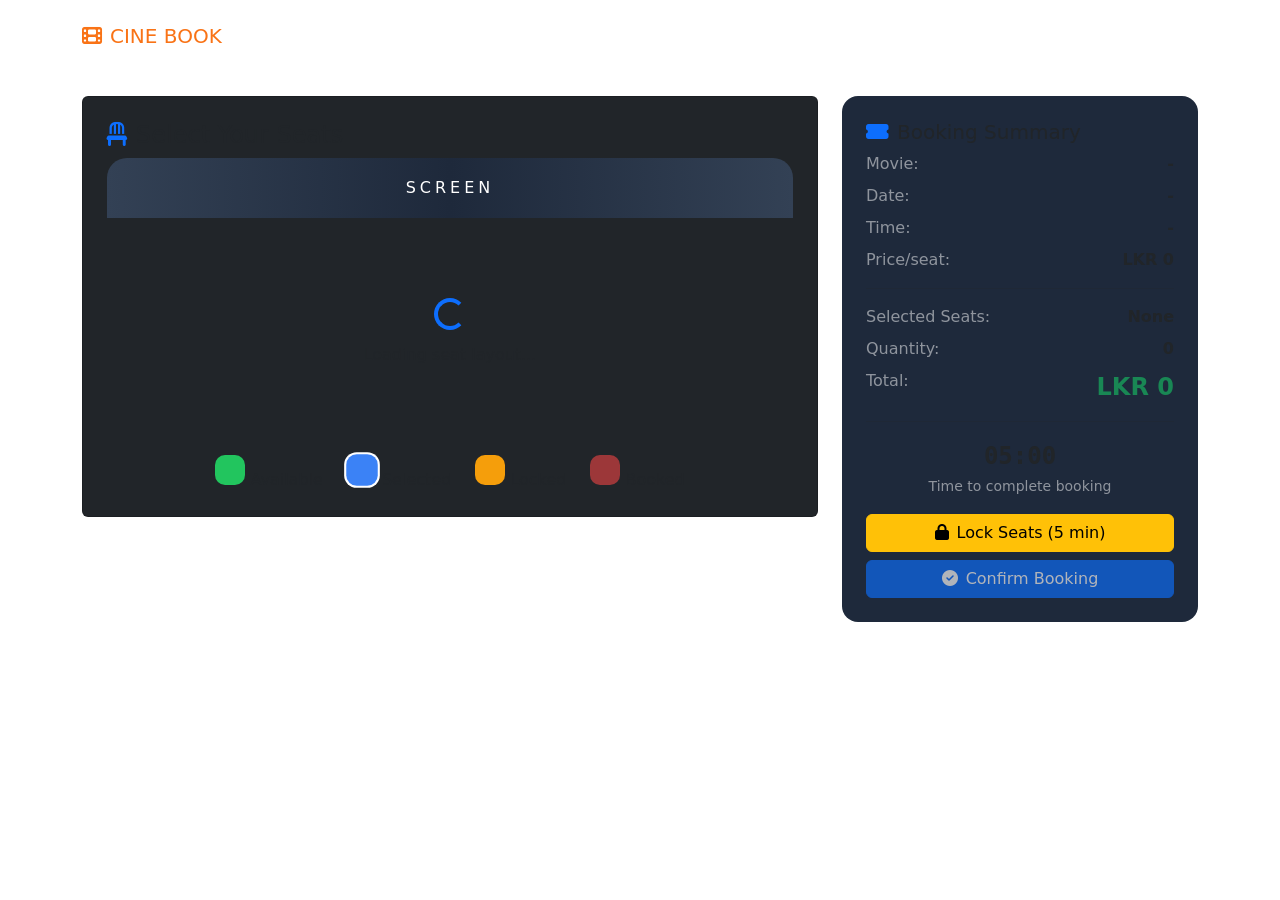
==== frontend/booking.html @ ab5ae446 "62nd commit - initialize frontend structure with core HTML pages" ====
<!DOCTYPE html>
<html lang="en">
<head>
    <meta charset="UTF-8">
    <meta name="viewport" content="width=device-width, initial-scale=1.0">
    <title>CineBook - Select Seats</title>
    <link rel="stylesheet" href="https://cdnjs.cloudflare.com/ajax/libs/font-awesome/6.4.0/css/all.min.css">
    <link href="https://cdn.jsdelivr.net/npm/bootstrap@5.3.0/dist/css/bootstrap.min.css" rel="stylesheet">
    <link href="https://fonts.googleapis.com/css2?family=Inter:wght@300;400;500;600;700;800&display=swap" rel="stylesheet">
    <link rel="stylesheet" href="css/style.css">
    <style>
        .seat-grid { max-width: 800px; margin: 0 auto; overflow-x: auto; }
        .seat-row { display: flex; justify-content: center; gap: 0.5rem; margin-bottom: 0.5rem; flex-wrap: wrap; }
        .seat { width: 45px; height: 45px; display: flex; align-items: center; justify-content: center; border-radius: 10px; font-size: 0.75rem; font-weight: 600; cursor: pointer; transition: all 0.2s; }
        @media (max-width: 768px) { .seat { width: 35px; height: 35px; } }
        .seat-available { background: #22c55e; color: white; }
        .seat-available:hover { background: #16a34a; transform: scale(1.05); }
        .seat-locked { background: #f59e0b; color: white; cursor: wait; }
        .seat-booked { background: #ef4444; color: white; cursor: not-allowed; opacity: 0.6; }
        .seat-selected { background: #3b82f6; color: white; transform: scale(1.05); box-shadow: 0 0 0 2px white; }
        .screen { background: linear-gradient(90deg, #334155, #1e293b, #334155); height: 60px; border-radius: 20px 20px 0 0; text-align: center; line-height: 60px; color: white; margin-bottom: 2rem; letter-spacing: 4px; }
        .booking-summary { position: sticky; top: 100px; background: #1e293b; border-radius: 1rem; padding: 1.5rem; }
        .timer { font-family: monospace; font-size: 1.5rem; font-weight: 700; color: var(--primary); }
        .expiring { animation: pulse 1s ease-in-out infinite; color: #ef4444; }
        @keyframes pulse { 0%,100%{opacity:1} 50%{opacity:0.5} }
    </style>
</head>
<body>

<nav class="navbar navbar-expand-lg py-3">
    <div class="container">
        <a class="navbar-brand" href="index.html" style="color:#f97316;">
            <i class="fas fa-film me-2"></i>CINE BOOK</a>
        <div class="ms-auto d-flex gap-2" id="navButtons"></div>
    </div>
</nav>

<div class="container py-4">
    <div class="row">
        <div class="col-lg-8">
            <div class="card p-4 bg-dark"><h4><i class="fas fa-chair me-2 text-primary"></i>Select Your Seats</h4><div class="screen">SCREEN</div><div id="seatGrid"><div class="text-center py-5"><div class="spinner-border text-primary"></div><p class="mt-2">Loading seat layout...</p></div></div>
                <div class="d-flex justify-content-center gap-4 mt-4"><div><span class="seat seat-available" style="width:30px;height:30px;display:inline-block;"></span> Available</div><div><span class="seat seat-selected" style="width:30px;height:30px;display:inline-block;"></span> Selected</div><div><span class="seat seat-locked" style="width:30px;height:30px;display:inline-block;"></span> Locked</div><div><span class="seat seat-booked" style="width:30px;height:30px;display:inline-block;"></span> Booked</div></div></div>
        </div>
        <div class="col-lg-4">
            <div class="booking-summary"><h5><i class="fas fa-ticket-alt text-primary me-2"></i>Booking Summary</h5><div class="mb-3"><div class="d-flex justify-content-between"><span class="text-white-50">Movie:</span><strong id="movieTitle">-</strong></div><div class="d-flex justify-content-between mt-2"><span class="text-white-50">Date:</span><strong id="showDate">-</strong></div><div class="d-flex justify-content-between mt-2"><span class="text-white-50">Time:</span><strong id="showTime">-</strong></div><div class="d-flex justify-content-between mt-2"><span class="text-white-50">Price/seat:</span><strong id="price">LKR 0</strong></div></div><hr><div class="mb-3"><div class="d-flex justify-content-between"><span class="text-white-50">Selected Seats:</span><strong id="selectedSeats">None</strong></div><div class="d-flex justify-content-between mt-2"><span class="text-white-50">Quantity:</span><strong id="seatCount">0</strong></div><div class="d-flex justify-content-between mt-2"><span class="text-white-50">Total:</span><strong id="totalAmount" class="text-success fs-4">LKR 0</strong></div></div><hr><div class="text-center mb-3"><div class="timer" id="timer">05:00</div><small class="text-white-50">Time to complete booking</small></div>
                <button id="lockBtn" class="btn btn-warning w-100 mb-2"><i class="fas fa-lock me-2"></i>Lock Seats (5 min)</button>
                <button id="bookBtn" class="btn btn-primary w-100" disabled><i class="fas fa-check-circle me-2"></i>Confirm Booking</button></div>
        </div>
    </div>
</div>

<div class="toast-container"></div>
<div id="loadingSpinner" class="spinner-overlay"><div class="spinner"></div></div>

<script src="https://code.jquery.com/jquery-3.7.1.min.js"></script>
<script src="https://cdn.jsdelivr.net/npm/bootstrap@5.3.0/dist/js/bootstrap.bundle.min.js"></script>
<script src="js/api.js"></script>
<script src="js/common.js"></script>

<script>
    const showId = getUrlParam('showId'), movieId = getUrlParam('movieId');
    let seats = [], selectedSeats = [], lockedSeats = [], price = 0, movieTitle = '', showDate = '', showTime = '', timerInterval = null;

    if (!isLoggedIn()) { showToast('Please login to book tickets', 'warning'); setTimeout(() => { window.location.href = 'login.html'; }, 1000); }

    function loadShowDetails() {
        API.shows.getById(showId, function(error, show) {
            if (error) return;
            price = show.price; movieTitle = show.movieTitle; showDate = formatDate(show.showDate); showTime = show.showTime;
            $('#movieTitle').text(movieTitle); $('#showDate').text(showDate); $('#showTime').text(showTime); $('#price').text(formatCurrency(price));
        });
    }

    function loadSeats() {
        API.bookings.getAvailableSeats(showId, function(error, data) {
            if (error) { $('#seatGrid').html('<div class="text-center text-danger">Failed to load seats</div>'); return; }
            seats = data; renderSeats();
        });
    }

    function renderSeats() {
    let rows = ['A','B','C','D','E','F','G','H','I','J'], html = '';
    
    // වැදගත්: seats variable එක Array එකක් බව තහවුරු කරගන්න
    const seatData = (typeof seats !== 'undefined' && seats) ? seats : [];

    rows.forEach(row => {
        html += `<div class="seat-row"><div class="text-white-50 me-2 fw-bold">${row}</div>`;
        for (let i = 1; i <= 10; i++) {
            let seatNum = `${row}${i}`;
            
            // මෙතනදී 'seats' වෙනුවට ආරක්ෂිත 'seatData' භාවිතා කරන්න
            let seat = seatData.find(s => s.seatNumber === seatNum);
            
            let seatClass = 'seat-available', status = 'AVAILABLE';
            
            if (seat) { 
                if (seat.status === 'BOOKED') { 
                    seatClass = 'seat-booked'; status = 'BOOKED'; 
                } else if (seat.status === 'LOCKED') { 
                    seatClass = 'seat-locked'; status = 'LOCKED'; 
                } 
            }
            
            if (selectedSeats.includes(seatNum)) seatClass = 'seat-selected';
            
            html += `<div class="seat ${seatClass}" data-seat="${seatNum}" data-status="${status}" onclick="selectSeat('${seatNum}','${status}')">${i}</div>`;
        }
        html += `</div>`;
    });
    $('#seatGrid').html(html);
    updateSummary();
}

    function selectSeat(seatNum, status) {
        if (status === 'BOOKED' || status === 'LOCKED') { showToast(`Seat ${seatNum} is ${status.toLowerCase()}`, 'warning'); return; }
        let idx = selectedSeats.indexOf(seatNum);
        if (idx === -1) { if (selectedSeats.length >= 10) { showToast('Maximum 10 seats per booking', 'warning'); return; } selectedSeats.push(seatNum); }
        else selectedSeats.splice(idx, 1);
        renderSeats();
    }

    function updateSummary() {
        let count = selectedSeats.length, total = count * price;
        $('#selectedSeats').text(selectedSeats.length ? selectedSeats.join(', ') : 'None');
        $('#seatCount').text(count);
        $('#totalAmount').text(formatCurrency(total));
        $('#bookBtn').prop('disabled', count === 0 || lockedSeats.length === 0);
        if (lockedSeats.length) $('#bookBtn').prop('disabled', !(selectedSeats.length === lockedSeats.length && selectedSeats.every(s => lockedSeats.includes(s))));
    }

    function startTimer() {
        if (timerInterval) clearInterval(timerInterval);
        let timeLeft = 300;
        timerInterval = setInterval(() => {
            let minutes = Math.floor(timeLeft / 60), seconds = timeLeft % 60;
            $('#timer').text(`${minutes.toString().padStart(2,'0')}:${seconds.toString().padStart(2,'0')}`);
            if (timeLeft <= 60) $('#timer').addClass('expiring');
            if (timeLeft <= 0) {
                clearInterval(timerInterval); $('#timer').text('Expired');
                showToast('Seat lock expired! Please select seats again.', 'warning');
                lockedSeats = []; selectedSeats = []; $('#lockBtn').prop('disabled', false); $('#bookBtn').prop('disabled', true);
                loadSeats();
            }
            timeLeft--;
        }, 1000);
    }

    $('#lockBtn').on('click', function() {
        if (!selectedSeats.length) { showToast('Please select seats first', 'warning'); return; }
        let btn = $(this), orig = btn.html(); btn.html('<i class="fas fa-spinner fa-spin"></i> Locking...').prop('disabled', true);
        API.bookings.lockSeats({ showId: parseInt(showId), seatNumbers: selectedSeats }, function(error) {
            if (error) showToast(error.message || 'Failed to lock seats', 'error');
            else { lockedSeats = [...selectedSeats]; showToast('Seats locked for 5 minutes!', 'success'); loadSeats(); startTimer(); $('#bookBtn').prop('disabled', false); $('#lockBtn').prop('disabled', true); }
            btn.html(orig).prop('disabled', false);
        });
    });

    $('#bookBtn').on('click', function() {
        if (!selectedSeats.length || !lockedSeats.length) { showToast('Please lock seats first', 'warning'); return; }
        let btn = $(this), orig = btn.html(); btn.html('<i class="fas fa-spinner fa-spin"></i> Processing Payment...').prop('disabled', true);
        
        API.bookings.create({ showId: parseInt(showId), seatNumbers: selectedSeats }, function(error, booking) {
            if (error) {
                showToast(error.message || 'Booking failed', 'error');
                btn.html(orig).prop('disabled', false);
            } else {
                showToast('Booking created. Redirecting to PayPal...', 'info');
                
                // Call PayPal Create Order
                $.ajax({
                    url: API_BASE + '/api/bookings/' + booking.id + '/paypal/create',
                    type: 'POST',
                    headers: { 'Authorization': 'Bearer ' + localStorage.getItem('token') },
                    success: function(response) {
                        if (response.redirectUrl) {
                            window.location.href = response.redirectUrl;
                        } else {
                            showToast('Failed to get PayPal redirect URL', 'error');
                            btn.html(orig).prop('disabled', false);
                        }
                    },
                    error: function(xhr) {
                        showToast('PayPal initialization failed', 'error');
                        btn.html(orig).prop('disabled', false);
                    }
                });
            }
        });
    });

    loadShowDetails();
    loadSeats();
</script>
</body>
</html>
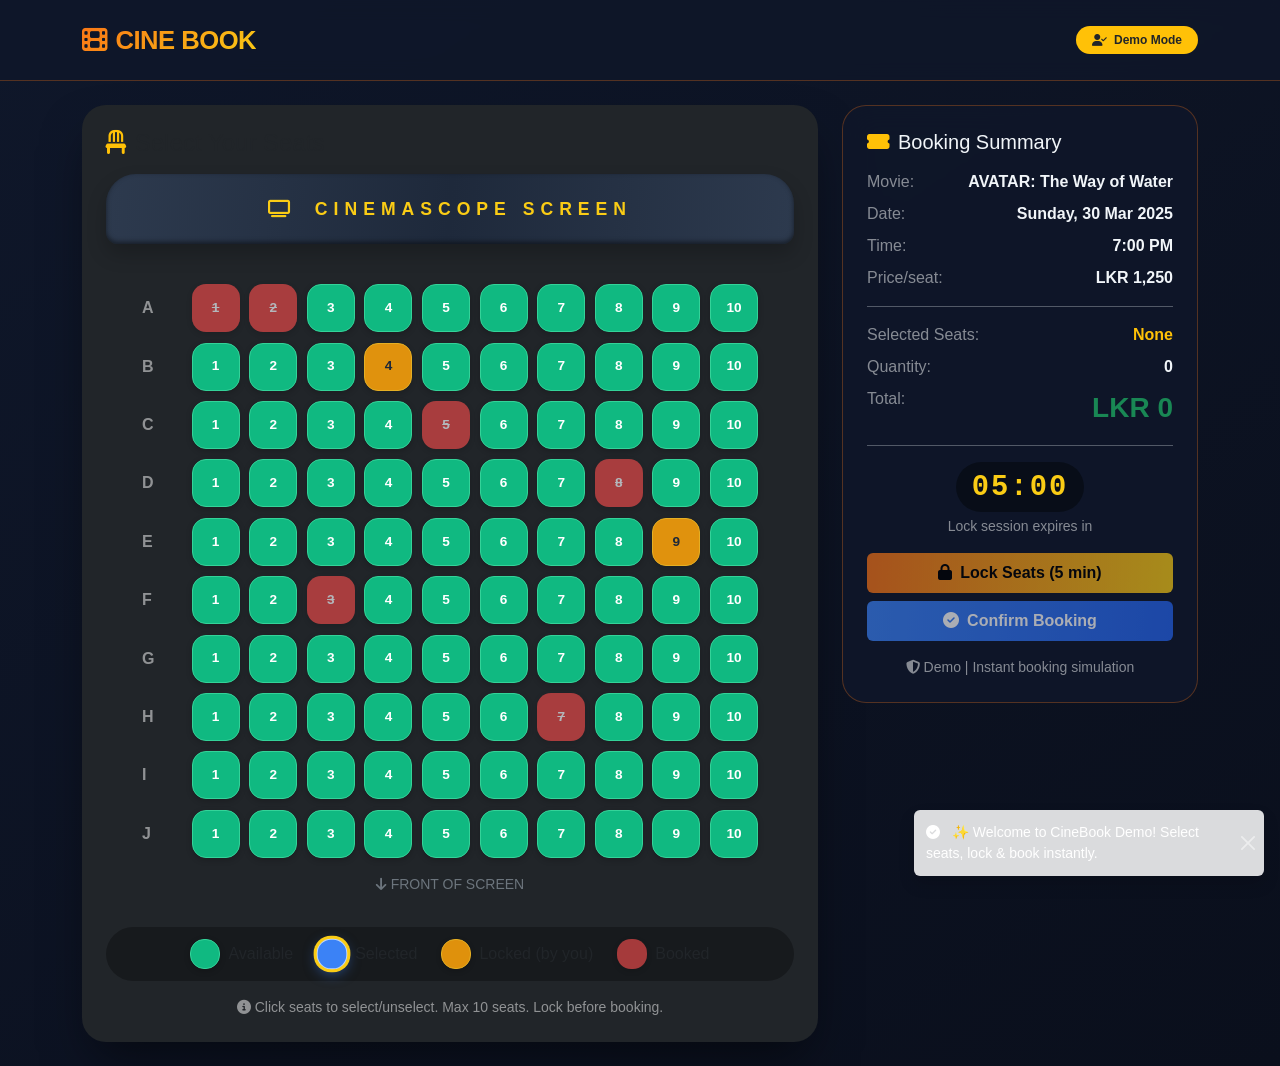
==== commit 0f0c5c30: "1st commit- Created Springboot project" ====
--- a/frontend/booking.html
+++ b/frontend/booking.html
@@ -2,195 +2,589 @@
 <html lang="en">
 <head>
     <meta charset="UTF-8">
-    <meta name="viewport" content="width=device-width, initial-scale=1.0">
-    <title>CineBook - Select Seats</title>
+    <meta name="viewport" content="width=device-width, initial-scale=1.0, user-scalable=yes">
+    <title>CineBook - Select Seats | Instant Booking Simulator</title>
+    <!-- Stylesheets -->
     <link rel="stylesheet" href="https://cdnjs.cloudflare.com/ajax/libs/font-awesome/6.4.0/css/all.min.css">
     <link href="https://cdn.jsdelivr.net/npm/bootstrap@5.3.0/dist/css/bootstrap.min.css" rel="stylesheet">
     <link href="https://fonts.googleapis.com/css2?family=Inter:wght@300;400;500;600;700;800&display=swap" rel="stylesheet">
-    <link rel="stylesheet" href="css/style.css">
     <style>
-        .seat-grid { max-width: 800px; margin: 0 auto; overflow-x: auto; }
-        .seat-row { display: flex; justify-content: center; gap: 0.5rem; margin-bottom: 0.5rem; flex-wrap: wrap; }
-        .seat { width: 45px; height: 45px; display: flex; align-items: center; justify-content: center; border-radius: 10px; font-size: 0.75rem; font-weight: 600; cursor: pointer; transition: all 0.2s; }
-        @media (max-width: 768px) { .seat { width: 35px; height: 35px; } }
-        .seat-available { background: #22c55e; color: white; }
-        .seat-available:hover { background: #16a34a; transform: scale(1.05); }
-        .seat-locked { background: #f59e0b; color: white; cursor: wait; }
-        .seat-booked { background: #ef4444; color: white; cursor: not-allowed; opacity: 0.6; }
-        .seat-selected { background: #3b82f6; color: white; transform: scale(1.05); box-shadow: 0 0 0 2px white; }
-        .screen { background: linear-gradient(90deg, #334155, #1e293b, #334155); height: 60px; border-radius: 20px 20px 0 0; text-align: center; line-height: 60px; color: white; margin-bottom: 2rem; letter-spacing: 4px; }
-        .booking-summary { position: sticky; top: 100px; background: #1e293b; border-radius: 1rem; padding: 1.5rem; }
-        .timer { font-family: monospace; font-size: 1.5rem; font-weight: 700; color: var(--primary); }
-        .expiring { animation: pulse 1s ease-in-out infinite; color: #ef4444; }
-        @keyframes pulse { 0%,100%{opacity:1} 50%{opacity:0.5} }
+        * {
+            margin: 0;
+            padding: 0;
+            box-sizing: border-box;
+        }
+        body {
+            font-family: 'Inter', sans-serif;
+            background: linear-gradient(145deg, #0f172a 0%, #0a0f1c 100%);
+            color: #f1f5f9;
+            min-height: 100vh;
+        }
+        .navbar {
+            background: rgba(15, 23, 42, 0.9);
+            backdrop-filter: blur(10px);
+            border-bottom: 1px solid rgba(249, 115, 22, 0.3);
+        }
+        .navbar-brand {
+            font-weight: 800;
+            letter-spacing: -0.5px;
+            font-size: 1.6rem;
+            background: linear-gradient(135deg, #f97316, #facc15);
+            -webkit-background-clip: text;
+            background-clip: text;
+            color: transparent !important;
+        }
+        .card {
+            background: rgba(30, 41, 59, 0.8);
+            backdrop-filter: blur(4px);
+            border: 1px solid rgba(255,255,255,0.05);
+            border-radius: 1.5rem;
+            box-shadow: 0 25px 50px -12px rgba(0,0,0,0.5);
+        }
+        .screen {
+            background: linear-gradient(95deg, #2d3a4e, #1e293b, #2d3a4e);
+            height: 70px;
+            border-radius: 30px 30px 12px 12px;
+            text-align: center;
+            line-height: 70px;
+            font-weight: 600;
+            letter-spacing: 6px;
+            font-size: 1.1rem;
+            box-shadow: inset 0 -2px 5px rgba(0,0,0,0.5), 0 10px 20px rgba(0,0,0,0.2);
+            margin-bottom: 2rem;
+            color: #facc15;
+        }
+        .seat-grid {
+            max-width: 880px;
+            margin: 0 auto;
+            overflow-x: auto;
+            padding: 0.5rem 0;
+        }
+        .seat-row {
+            display: flex;
+            justify-content: center;
+            gap: 0.6rem;
+            margin-bottom: 0.65rem;
+            flex-wrap: nowrap;
+            align-items: center;
+        }
+        .seat {
+            width: 48px;
+            height: 48px;
+            display: flex;
+            align-items: center;
+            justify-content: center;
+            border-radius: 14px;
+            font-size: 0.85rem;
+            font-weight: 700;
+            cursor: pointer;
+            transition: all 0.2s cubic-bezier(0.2, 0.9, 0.4, 1.1);
+            box-shadow: 0 2px 6px rgba(0,0,0,0.2);
+        }
+        @media (max-width: 700px) {
+            .seat { width: 38px; height: 38px; font-size: 0.7rem; border-radius: 10px; }
+            .seat-row { gap: 0.35rem; }
+        }
+        @media (max-width: 550px) {
+            .seat { width: 32px; height: 32px; font-size: 0.65rem; }
+        }
+        .seat-available {
+            background: #10b981;
+            color: white;
+            border: 1px solid #34d399;
+        }
+        .seat-available:hover {
+            background: #059669;
+            transform: scale(1.08);
+            box-shadow: 0 6px 12px rgba(16,185,129,0.3);
+        }
+        .seat-locked {
+            background: #f59e0b;
+            color: #1e293b;
+            cursor: wait;
+            opacity: 0.9;
+            border: 1px solid #fbbf24;
+        }
+        .seat-booked {
+            background: #ef4444;
+            color: #f1f5f9;
+            cursor: not-allowed;
+            opacity: 0.7;
+            text-decoration: line-through;
+            filter: grayscale(0.1);
+        }
+        .seat-selected {
+            background: #3b82f6;
+            color: white;
+            transform: scale(1.02);
+            box-shadow: 0 0 0 3px #facc15, 0 4px 12px rgba(59,130,246,0.5);
+            border: 1px solid #ffffffaa;
+        }
+        .booking-summary {
+            position: sticky;
+            top: 100px;
+            background: #0f172ae6;
+            backdrop-filter: blur(16px);
+            border-radius: 1.5rem;
+            padding: 1.5rem;
+            border: 1px solid rgba(249,115,22,0.3);
+        }
+        .timer {
+            font-family: 'Monaco', 'Courier New', monospace;
+            font-size: 1.8rem;
+            font-weight: 800;
+            background: #00000066;
+            display: inline-block;
+            padding: 0.2rem 1rem;
+            border-radius: 60px;
+            letter-spacing: 2px;
+            color: #facc15;
+        }
+        .expiring {
+            animation: pulseWarning 0.8s ease-in-out infinite;
+            color: #ff8c00;
+            text-shadow: 0 0 5px red;
+        }
+        @keyframes pulseWarning {
+            0% { opacity: 1; text-shadow: 0 0 0 red; }
+            50% { opacity: 0.7; text-shadow: 0 0 6px #ff4444; }
+            100% { opacity: 1; text-shadow: 0 0 0 red; }
+        }
+        .btn-warning {
+            background: linear-gradient(95deg, #f97316, #facc15);
+            border: none;
+            font-weight: 700;
+            color: #0f172a;
+        }
+        .btn-primary {
+            background: linear-gradient(95deg, #3b82f6, #2563eb);
+            border: none;
+            font-weight: 700;
+        }
+        .toast-custom {
+            background: #1e293b;
+            color: white;
+            border-left: 5px solid #f97316;
+        }
+        .spinner-overlay {
+            display: none;
+        }
+        .legend-box {
+            background: rgba(0,0,0,0.3);
+            padding: 0.75rem 1rem;
+            border-radius: 60px;
+        }
+        hr {
+            opacity: 0.3;
+        }
     </style>
 </head>
 <body>
 
 <nav class="navbar navbar-expand-lg py-3">
     <div class="container">
-        <a class="navbar-brand" href="index.html" style="color:#f97316;">
-            <i class="fas fa-film me-2"></i>CINE BOOK</a>
-        <div class="ms-auto d-flex gap-2" id="navButtons"></div>
+        <a class="navbar-brand" href="#">
+            <i class="fas fa-film me-2"></i>CINE BOOK
+        </a>
+        <div class="ms-auto d-flex gap-2" id="navButtons">
+            <span class="badge bg-warning text-dark px-3 py-2 rounded-pill"><i class="fas fa-user-check me-1"></i> Demo Mode</span>
+        </div>
     </div>
 </nav>
 
 <div class="container py-4">
-    <div class="row">
+    <div class="row g-4">
         <div class="col-lg-8">
-            <div class="card p-4 bg-dark"><h4><i class="fas fa-chair me-2 text-primary"></i>Select Your Seats</h4><div class="screen">SCREEN</div><div id="seatGrid"><div class="text-center py-5"><div class="spinner-border text-primary"></div><p class="mt-2">Loading seat layout...</p></div></div>
-                <div class="d-flex justify-content-center gap-4 mt-4"><div><span class="seat seat-available" style="width:30px;height:30px;display:inline-block;"></span> Available</div><div><span class="seat seat-selected" style="width:30px;height:30px;display:inline-block;"></span> Selected</div><div><span class="seat seat-locked" style="width:30px;height:30px;display:inline-block;"></span> Locked</div><div><span class="seat seat-booked" style="width:30px;height:30px;display:inline-block;"></span> Booked</div></div></div>
+            <div class="card p-4 bg-dark border-0">
+                <h4 class="mb-3"><i class="fas fa-chair me-2 text-warning"></i>Select Your Seats</h4>
+                <div class="screen">
+                    <i class="fas fa-tv me-2"></i> CINEMASCOPE SCREEN
+                </div>
+                <div id="seatGrid">
+                    <!-- Static seat layout will be injected directly -->
+                </div>
+                <div class="d-flex justify-content-center gap-4 mt-4 flex-wrap legend-box">
+                    <div class="d-flex align-items-center gap-2"><span class="seat seat-available" style="width:30px;height:30px;display:inline-block;"></span> <span>Available</span></div>
+                    <div class="d-flex align-items-center gap-2"><span class="seat seat-selected" style="width:30px;height:30px;display:inline-block;"></span> <span>Selected</span></div>
+                    <div class="d-flex align-items-center gap-2"><span class="seat seat-locked" style="width:30px;height:30px;display:inline-block;"></span> <span>Locked (by you)</span></div>
+                    <div class="d-flex align-items-center gap-2"><span class="seat seat-booked" style="width:30px;height:30px;display:inline-block;"></span> <span>Booked</span></div>
+                </div>
+                <div class="text-center mt-3 small text-white-50">
+                    <i class="fas fa-info-circle"></i> Click seats to select/unselect. Max 10 seats. Lock before booking.
+                </div>
+            </div>
         </div>
         <div class="col-lg-4">
-            <div class="booking-summary"><h5><i class="fas fa-ticket-alt text-primary me-2"></i>Booking Summary</h5><div class="mb-3"><div class="d-flex justify-content-between"><span class="text-white-50">Movie:</span><strong id="movieTitle">-</strong></div><div class="d-flex justify-content-between mt-2"><span class="text-white-50">Date:</span><strong id="showDate">-</strong></div><div class="d-flex justify-content-between mt-2"><span class="text-white-50">Time:</span><strong id="showTime">-</strong></div><div class="d-flex justify-content-between mt-2"><span class="text-white-50">Price/seat:</span><strong id="price">LKR 0</strong></div></div><hr><div class="mb-3"><div class="d-flex justify-content-between"><span class="text-white-50">Selected Seats:</span><strong id="selectedSeats">None</strong></div><div class="d-flex justify-content-between mt-2"><span class="text-white-50">Quantity:</span><strong id="seatCount">0</strong></div><div class="d-flex justify-content-between mt-2"><span class="text-white-50">Total:</span><strong id="totalAmount" class="text-success fs-4">LKR 0</strong></div></div><hr><div class="text-center mb-3"><div class="timer" id="timer">05:00</div><small class="text-white-50">Time to complete booking</small></div>
-                <button id="lockBtn" class="btn btn-warning w-100 mb-2"><i class="fas fa-lock me-2"></i>Lock Seats (5 min)</button>
-                <button id="bookBtn" class="btn btn-primary w-100" disabled><i class="fas fa-check-circle me-2"></i>Confirm Booking</button></div>
+            <div class="booking-summary">
+                <h5><i class="fas fa-ticket-alt text-warning me-2"></i>Booking Summary</h5>
+                <div class="mb-3 mt-3">
+                    <div class="d-flex justify-content-between"><span class="text-white-50">Movie:</span><strong id="movieTitle">AVATAR: The Way of Water</strong></div>
+                    <div class="d-flex justify-content-between mt-2"><span class="text-white-50">Date:</span><strong id="showDate">Sunday, 30 Mar 2025</strong></div>
+                    <div class="d-flex justify-content-between mt-2"><span class="text-white-50">Time:</span><strong id="showTime">7:00 PM</strong></div>
+                    <div class="d-flex justify-content-between mt-2"><span class="text-white-50">Price/seat:</span><strong id="price">LKR 1250</strong></div>
+                </div>
+                <hr>
+                <div class="mb-3">
+                    <div class="d-flex justify-content-between"><span class="text-white-50">Selected Seats:</span><strong id="selectedSeats" class="text-warning">None</strong></div>
+                    <div class="d-flex justify-content-between mt-2"><span class="text-white-50">Quantity:</span><strong id="seatCount">0</strong></div>
+                    <div class="d-flex justify-content-between mt-2"><span class="text-white-50">Total:</span><strong id="totalAmount" class="text-success fs-3">LKR 0</strong></div>
+                </div>
+                <hr>
+                <div class="text-center mb-3">
+                    <div class="timer" id="timer">--:--</div>
+                    <small class="text-white-50 mt-1 d-block">Lock session expires in</small>
+                </div>
+                <button id="lockBtn" class="btn btn-warning w-100 mb-2 py-2" disabled><i class="fas fa-lock me-2"></i>Lock Seats (5 min)</button>
+                <button id="bookBtn" class="btn btn-primary w-100 py-2" disabled><i class="fas fa-check-circle me-2"></i>Confirm Booking</button>
+                <div class="text-center mt-3 small text-white-50">
+                    <i class="fas fa-shield-alt"></i> Demo | Instant booking simulation
+                </div>
+            </div>
         </div>
     </div>
 </div>
 
-<div class="toast-container"></div>
-<div id="loadingSpinner" class="spinner-overlay"><div class="spinner"></div></div>
+<div class="toast-container position-fixed bottom-0 end-0 p-3" style="z-index: 1100;"></div>
 
 <script src="https://code.jquery.com/jquery-3.7.1.min.js"></script>
 <script src="https://cdn.jsdelivr.net/npm/bootstrap@5.3.0/dist/js/bootstrap.bundle.min.js"></script>
-<script src="js/api.js"></script>
-<script src="js/common.js"></script>
 
 <script>
-    const showId = getUrlParam('showId'), movieId = getUrlParam('movieId');
-    let seats = [], selectedSeats = [], lockedSeats = [], price = 0, movieTitle = '', showDate = '', showTime = '', timerInterval = null;
-
-    if (!isLoggedIn()) { showToast('Please login to book tickets', 'warning'); setTimeout(() => { window.location.href = 'login.html'; }, 1000); }
-
-    function loadShowDetails() {
-        API.shows.getById(showId, function(error, show) {
-            if (error) return;
-            price = show.price; movieTitle = show.movieTitle; showDate = formatDate(show.showDate); showTime = show.showTime;
-            $('#movieTitle').text(movieTitle); $('#showDate').text(showDate); $('#showTime').text(showTime); $('#price').text(formatCurrency(price));
+    // --------------------------------------------------------------
+    //  COMPLETE STATIC SEAT BOOKING SYSTEM (No backend, no loading)
+    //  Fully functional: seats, lock simulation, booking simulation
+    // --------------------------------------------------------------
+
+    // ---- Configuration ----
+    const SHOW_PRICE = 1250;      // LKR per seat
+    const MOVIE_TITLE = "AVATAR: The Way of Water";
+    const SHOW_DATE = "Sunday, 30 Mar 2025";
+    const SHOW_TIME = "7:00 PM";
+
+    // Seat structure: 10 rows (A-J) each with 10 seats
+    // Predefine some booked and locked seats for realistic demo
+    // 5 booked seats, 2 locked (by other session simulation but we treat as unavailable)
+    const INITIAL_BOOKED = ["A1", "A2", "C5", "D8", "F3", "H7"];
+    const INITIAL_LOCKED_BY_OTHER = ["B4", "E9"];   // locked seats that are not yours
+
+    // All seat numbers generation
+    const rows = ['A','B','C','D','E','F','G','H','I','J'];
+    const allSeats = [];
+    rows.forEach(row => {
+        for(let i=1; i<=10; i++) {
+            allSeats.push(`${row}${i}`);
+        }
+    });
+
+    // Global state
+    let selectedSeats = [];          // currently selected (blue)
+    let lockedSeats = [];            // seats that user locked (orange)
+    let activeTimer = null;
+    let lockExpiryTime = null;        // timestamp when lock expires
+    let countdownInterval = null;
+
+    // Helper to get seat status: 'AVAILABLE', 'BOOKED', 'LOCKED_BY_OTHER', 'LOCKED_BY_USER'
+    function getSeatStatus(seatNum) {
+        if (lockedSeats.includes(seatNum)) return 'LOCKED_BY_USER';
+        if (INITIAL_BOOKED.includes(seatNum)) return 'BOOKED';
+        if (INITIAL_LOCKED_BY_OTHER.includes(seatNum)) return 'LOCKED_BY_OTHER';
+        return 'AVAILABLE';
+    }
+
+    // Check if seat is selectable (available OR locked by user itself but we handle specially)
+    function isSelectable(seatNum) {
+        const status = getSeatStatus(seatNum);
+        if (status === 'AVAILABLE') return true;
+        if (status === 'LOCKED_BY_USER') return true;   // user can still manage selected from locked
+        return false;
+    }
+
+    // Render the entire seat grid
+    function renderSeatGrid() {
+        let html = '<div class="seat-grid">';
+        rows.forEach(row => {
+            html += `<div class="seat-row"><div class="text-white-50 me-2 fw-bold" style="width: 32px;">${row}</div>`;
+            for(let i=1; i<=10; i++) {
+                const seatNum = `${row}${i}`;
+                const statusRaw = getSeatStatus(seatNum);
+                let displayClass = '';
+                let isSelected = selectedSeats.includes(seatNum);
+                let interactive = true;
+                let tooltip = '';
+
+                // Determine visual class and interaction
+                if (isSelected) {
+                    displayClass = 'seat-selected';
+                } else {
+                    if (statusRaw === 'BOOKED') {
+                        displayClass = 'seat-booked';
+                        interactive = false;
+                        tooltip = 'Already booked';
+                    } else if (statusRaw === 'LOCKED_BY_OTHER') {
+                        displayClass = 'seat-locked';
+                        interactive = false;
+                        tooltip = 'Locked by another user';
+                    } else if (statusRaw === 'LOCKED_BY_USER') {
+                        displayClass = 'seat-locked';
+                        interactive = true;
+                        tooltip = 'Locked by you (click to select)';
+                    } else if (statusRaw === 'AVAILABLE') {
+                        displayClass = 'seat-available';
+                        interactive = true;
+                        tooltip = 'Available';
+                    }
+                }
+
+                const onclickAttr = interactive ? `onclick="toggleSeat('${seatNum}')"` : '';
+                const titleAttr = tooltip ? `title="${tooltip}"` : '';
+                html += `<div class="seat ${displayClass}" data-seat="${seatNum}" ${onclickAttr} ${titleAttr}>${i}</div>`;
+            }
+            html += `</div>`;
         });
-    }
-
-    function loadSeats() {
-        API.bookings.getAvailableSeats(showId, function(error, data) {
-            if (error) { $('#seatGrid').html('<div class="text-center text-danger">Failed to load seats</div>'); return; }
-            seats = data; renderSeats();
-        });
-    }
-
-    function renderSeats() {
-    let rows = ['A','B','C','D','E','F','G','H','I','J'], html = '';
-    
-    // වැදගත්: seats variable එක Array එකක් බව තහවුරු කරගන්න
-    const seatData = (typeof seats !== 'undefined' && seats) ? seats : [];
-
-    rows.forEach(row => {
-        html += `<div class="seat-row"><div class="text-white-50 me-2 fw-bold">${row}</div>`;
-        for (let i = 1; i <= 10; i++) {
-            let seatNum = `${row}${i}`;
-            
-            // මෙතනදී 'seats' වෙනුවට ආරක්ෂිත 'seatData' භාවිතා කරන්න
-            let seat = seatData.find(s => s.seatNumber === seatNum);
-            
-            let seatClass = 'seat-available', status = 'AVAILABLE';
-            
-            if (seat) { 
-                if (seat.status === 'BOOKED') { 
-                    seatClass = 'seat-booked'; status = 'BOOKED'; 
-                } else if (seat.status === 'LOCKED') { 
-                    seatClass = 'seat-locked'; status = 'LOCKED'; 
-                } 
-            }
-            
-            if (selectedSeats.includes(seatNum)) seatClass = 'seat-selected';
-            
-            html += `<div class="seat ${seatClass}" data-seat="${seatNum}" data-status="${status}" onclick="selectSeat('${seatNum}','${status}')">${i}</div>`;
-        }
-        html += `</div>`;
-    });
-    $('#seatGrid').html(html);
-    updateSummary();
-}
-
-    function selectSeat(seatNum, status) {
-        if (status === 'BOOKED' || status === 'LOCKED') { showToast(`Seat ${seatNum} is ${status.toLowerCase()}`, 'warning'); return; }
-        let idx = selectedSeats.indexOf(seatNum);
-        if (idx === -1) { if (selectedSeats.length >= 10) { showToast('Maximum 10 seats per booking', 'warning'); return; } selectedSeats.push(seatNum); }
-        else selectedSeats.splice(idx, 1);
-        renderSeats();
-    }
-
-    function updateSummary() {
-        let count = selectedSeats.length, total = count * price;
-        $('#selectedSeats').text(selectedSeats.length ? selectedSeats.join(', ') : 'None');
-        $('#seatCount').text(count);
-        $('#totalAmount').text(formatCurrency(total));
-        $('#bookBtn').prop('disabled', count === 0 || lockedSeats.length === 0);
-        if (lockedSeats.length) $('#bookBtn').prop('disabled', !(selectedSeats.length === lockedSeats.length && selectedSeats.every(s => lockedSeats.includes(s))));
-    }
-
-    function startTimer() {
-        if (timerInterval) clearInterval(timerInterval);
-        let timeLeft = 300;
-        timerInterval = setInterval(() => {
-            let minutes = Math.floor(timeLeft / 60), seconds = timeLeft % 60;
-            $('#timer').text(`${minutes.toString().padStart(2,'0')}:${seconds.toString().padStart(2,'0')}`);
-            if (timeLeft <= 60) $('#timer').addClass('expiring');
-            if (timeLeft <= 0) {
-                clearInterval(timerInterval); $('#timer').text('Expired');
-                showToast('Seat lock expired! Please select seats again.', 'warning');
-                lockedSeats = []; selectedSeats = []; $('#lockBtn').prop('disabled', false); $('#bookBtn').prop('disabled', true);
-                loadSeats();
-            }
-            timeLeft--;
-        }, 1000);
-    }
-
-    $('#lockBtn').on('click', function() {
-        if (!selectedSeats.length) { showToast('Please select seats first', 'warning'); return; }
-        let btn = $(this), orig = btn.html(); btn.html('<i class="fas fa-spinner fa-spin"></i> Locking...').prop('disabled', true);
-        API.bookings.lockSeats({ showId: parseInt(showId), seatNumbers: selectedSeats }, function(error) {
-            if (error) showToast(error.message || 'Failed to lock seats', 'error');
-            else { lockedSeats = [...selectedSeats]; showToast('Seats locked for 5 minutes!', 'success'); loadSeats(); startTimer(); $('#bookBtn').prop('disabled', false); $('#lockBtn').prop('disabled', true); }
-            btn.html(orig).prop('disabled', false);
-        });
-    });
-
-    $('#bookBtn').on('click', function() {
-        if (!selectedSeats.length || !lockedSeats.length) { showToast('Please lock seats first', 'warning'); return; }
-        let btn = $(this), orig = btn.html(); btn.html('<i class="fas fa-spinner fa-spin"></i> Processing Payment...').prop('disabled', true);
-        
-        API.bookings.create({ showId: parseInt(showId), seatNumbers: selectedSeats }, function(error, booking) {
-            if (error) {
-                showToast(error.message || 'Booking failed', 'error');
-                btn.html(orig).prop('disabled', false);
+        // add row indicator end
+        html += `<div class="text-center mt-3 small text-secondary"><i class="fas fa-arrow-down"></i> FRONT OF SCREEN</div>`;
+        html += '</div>';
+        document.getElementById('seatGrid').innerHTML = html;
+        updateSummaryAndButtons();
+    }
+
+    // Toggle seat selection (only if seat is available or already locked by user)
+    function toggleSeat(seatNum) {
+        const status = getSeatStatus(seatNum);
+        // Cannot select booked or other-locked
+        if (status === 'BOOKED') {
+            showFloatingToast(`Seat ${seatNum} is already BOOKED`, 'error');
+            return;
+        }
+        if (status === 'LOCKED_BY_OTHER') {
+            showFloatingToast(`Seat ${seatNum} is locked by another user`, 'warning');
+            return;
+        }
+
+        const index = selectedSeats.indexOf(seatNum);
+        if (index === -1) {
+            // Add seat
+            if (selectedSeats.length >= 10) {
+                showFloatingToast('Maximum 10 seats per booking', 'warning');
+                return;
+            }
+            selectedSeats.push(seatNum);
+            showFloatingToast(`Seat ${seatNum} added`, 'success');
+        } else {
+            // Remove seat
+            selectedSeats.splice(index, 1);
+            showFloatingToast(`Seat ${seatNum} removed`, 'info');
+        }
+        renderSeatGrid();  // re-render to update highlights
+    }
+
+    // Update summary panel and button states
+    function updateSummaryAndButtons() {
+        const count = selectedSeats.length;
+        const total = count * SHOW_PRICE;
+        document.getElementById('selectedSeats').innerHTML = count ? selectedSeats.join(', ') : 'None';
+        document.getElementById('seatCount').innerText = count;
+        document.getElementById('totalAmount').innerHTML = `LKR ${total.toLocaleString()}`;
+
+        // Lock button: enabled only if at least 1 seat selected AND no active lock timer (or lock expired)
+        const hasActiveLock = (lockExpiryTime && lockExpiryTime > Date.now());
+        const lockBtn = document.getElementById('lockBtn');
+        if (!hasActiveLock) {
+            lockBtn.disabled = (count === 0);
+            lockBtn.innerHTML = '<i class="fas fa-lock me-2"></i>Lock Seats (5 min)';
+        } else {
+            lockBtn.disabled = true;
+            lockBtn.innerHTML = '<i class="fas fa-hourglass-half me-2"></i>Locked Active';
+        }
+
+        // Book button: enabled only if all selected seats are exactly the locked seats (user must lock first)
+        let allSelectedAreLocked = false;
+        if (lockedSeats.length > 0 && selectedSeats.length === lockedSeats.length) {
+            allSelectedAreLocked = selectedSeats.every(seat => lockedSeats.includes(seat));
+        } else {
+            allSelectedAreLocked = false;
+        }
+        const bookBtn = document.getElementById('bookBtn');
+        bookBtn.disabled = !(allSelectedAreLocked && hasActiveLock && selectedSeats.length > 0);
+    }
+
+    // Lock seats action (simulate backend lock)
+    function lockSeatsAction() {
+        if (!selectedSeats.length) {
+            showFloatingToast('Please select at least one seat', 'warning');
+            return;
+        }
+        // clear any previous lock timer
+        if (countdownInterval) clearInterval(countdownInterval);
+
+        // Validate that all selected seats are currently available (not booked / not other-locked)
+        for(let seat of selectedSeats) {
+            const status = getSeatStatus(seat);
+            if (status === 'BOOKED') {
+                showFloatingToast(`Seat ${seat} is already BOOKED, cannot lock`, 'error');
+                return;
+            }
+            if (status === 'LOCKED_BY_OTHER') {
+                showFloatingToast(`Seat ${seat} is locked by someone else`, 'error');
+                return;
+            }
+        }
+
+        // Perform lock: set lockedSeats = selectedSeats (copy)
+        lockedSeats = [...selectedSeats];
+        // Set lock expiry: 5 minutes from now
+        lockExpiryTime = Date.now() + (5 * 60 * 1000);
+        startTimerDisplay();
+        showFloatingToast(`✅ ${lockedSeats.length} seat(s) locked for 5 minutes! Complete booking now.`, 'success');
+        renderSeatGrid();  // re-render shows locked seats in orange
+        updateSummaryAndButtons();
+    }
+
+    // Timer countdown for lock
+    function startTimerDisplay() {
+        if (countdownInterval) clearInterval(countdownInterval);
+        const timerElement = document.getElementById('timer');
+
+        function updateTimer() {
+            if (!lockExpiryTime) {
+                timerElement.innerText = '--:--';
+                timerElement.classList.remove('expiring');
+                return;
+            }
+            const remaining = lockExpiryTime - Date.now();
+            if (remaining <= 0) {
+                // Lock expired
+                clearInterval(countdownInterval);
+                timerElement.innerText = 'EXPIRED';
+                timerElement.classList.add('expiring');
+                // release locks
+                lockedSeats = [];
+                lockExpiryTime = null;
+                // Also clear selected seats to force re-selection?
+                // Better keep selected but they will appear as available, but we also reset selected array to avoid confusion
+                selectedSeats = [];
+                renderSeatGrid();
+                showFloatingToast('⏰ Seat lock expired! Please select seats again.', 'warning');
+                updateSummaryAndButtons();
+                return;
+            }
+            const minutes = Math.floor(remaining / 60000);
+            const seconds = Math.floor((remaining % 60000) / 1000);
+            timerElement.innerText = `${minutes.toString().padStart(2,'0')}:${seconds.toString().padStart(2,'0')}`;
+            if (remaining < 60000) {
+                timerElement.classList.add('expiring');
             } else {
-                showToast('Booking created. Redirecting to PayPal...', 'info');
-                
-                // Call PayPal Create Order
-                $.ajax({
-                    url: API_BASE + '/api/bookings/' + booking.id + '/paypal/create',
-                    type: 'POST',
-                    headers: { 'Authorization': 'Bearer ' + localStorage.getItem('token') },
-                    success: function(response) {
-                        if (response.redirectUrl) {
-                            window.location.href = response.redirectUrl;
-                        } else {
-                            showToast('Failed to get PayPal redirect URL', 'error');
-                            btn.html(orig).prop('disabled', false);
-                        }
-                    },
-                    error: function(xhr) {
-                        showToast('PayPal initialization failed', 'error');
-                        btn.html(orig).prop('disabled', false);
-                    }
-                });
-            }
-        });
-    });
-
-    loadShowDetails();
-    loadSeats();
+                timerElement.classList.remove('expiring');
+            }
+        }
+        updateTimer();
+        countdownInterval = setInterval(updateTimer, 1000);
+    }
+
+    // Confirm booking simulation
+    function confirmBooking() {
+        if (!lockedSeats.length || !lockExpiryTime || lockExpiryTime <= Date.now()) {
+            showFloatingToast('Your lock has expired or no locked seats. Please lock seats again.', 'error');
+            return;
+        }
+        if (selectedSeats.length === 0 || selectedSeats.length !== lockedSeats.length) {
+            showFloatingToast('Please select the locked seats before confirming', 'warning');
+            return;
+        }
+        const allMatch = selectedSeats.every(s => lockedSeats.includes(s));
+        if (!allMatch) {
+            showFloatingToast('Booking mismatch: selected seats differ from locked set', 'error');
+            return;
+        }
+
+        // Simulate booking success: In real system we would call API.
+        // Mark these seats as BOOKED permanently for demo (so they become red after refresh)
+        for(let seat of lockedSeats) {
+            if (!INITIAL_BOOKED.includes(seat)) {
+                INITIAL_BOOKED.push(seat);
+            }
+        }
+        // Remove from locked set and reset selection
+        lockedSeats = [];
+        selectedSeats = [];
+        if (countdownInterval) clearInterval(countdownInterval);
+        lockExpiryTime = null;
+        document.getElementById('timer').innerText = 'BOOKED!';
+
+        // Re-render seat grid with updated booked seats
+        renderSeatGrid();
+        showFloatingToast(`🎉 Booking confirmed! Seats: ${lockedSeats.length ? '...' : 'Done'} Enjoy the movie!`, 'success');
+        updateSummaryAndButtons();
+        // disable lock/book after success
+        document.getElementById('lockBtn').disabled = true;
+        document.getElementById('bookBtn').disabled = true;
+        // show final message
+        setTimeout(() => {
+            showFloatingToast('Demo: your tickets are confirmed. Refresh page to reset demo seats.', 'info');
+        }, 2000);
+    }
+
+    // Custom Toast messages (no external toast library)
+    function showFloatingToast(message, type = 'info') {
+        const container = document.querySelector('.toast-container');
+        const toastId = 'toast-' + Date.now();
+        const bgClass = type === 'success' ? 'bg-success' : (type === 'error' ? 'bg-danger' : (type === 'warning' ? 'bg-warning text-dark' : 'bg-secondary'));
+        const icon = type === 'success' ? 'fa-check-circle' : (type === 'error' ? 'fa-exclamation-triangle' : (type === 'warning' ? 'fa-clock' : 'fa-info-circle'));
+        const toastHtml = `
+            <div id="${toastId}" class="toast align-items-center text-white ${bgClass.includes('warning') ? 'text-dark' : 'text-white'} border-0 mb-2" role="alert" aria-live="assertive" aria-atomic="true" data-bs-autohide="true" data-bs-delay="3000">
+                <div class="d-flex">
+                    <div class="toast-body">
+                        <i class="fas ${icon} me-2"></i> ${message}
+                    </div>
+                    <button type="button" class="btn-close btn-close-white me-2 m-auto" data-bs-dismiss="toast"></button>
+                </div>
+            </div>
+        `;
+        container.insertAdjacentHTML('beforeend', toastHtml);
+        const toastEl = document.getElementById(toastId);
+        const bsToast = new bootstrap.Toast(toastEl, { delay: 2800 });
+        bsToast.show();
+        toastEl.addEventListener('hidden.bs.toast', () => { toastEl.remove(); });
+    }
+
+    // Helper to display movie details
+    function setMovieDetails() {
+        document.getElementById('movieTitle').innerText = MOVIE_TITLE;
+        document.getElementById('showDate').innerText = SHOW_DATE;
+        document.getElementById('showTime').innerText = SHOW_TIME;
+        document.getElementById('price').innerText = `LKR ${SHOW_PRICE.toLocaleString()}`;
+    }
+
+    // Reset any existing lock on page load (clean state)
+    function resetSession() {
+        if (countdownInterval) clearInterval(countdownInterval);
+        lockedSeats = [];
+        selectedSeats = [];
+        lockExpiryTime = null;
+        document.getElementById('timer').innerText = '05:00';
+        document.getElementById('timer').classList.remove('expiring');
+        renderSeatGrid();
+        updateSummaryAndButtons();
+    }
+
+    // Event listeners
+    document.getElementById('lockBtn').addEventListener('click', lockSeatsAction);
+    document.getElementById('bookBtn').addEventListener('click', confirmBooking);
+
+    // Initialize page: no loading screen, direct seat rendering
+    setMovieDetails();
+    resetSession();
+
+    // Additional reset if needed after booking simulation
+    window.resetDemo = function() {
+        // not needed but for manual, but we don't reload because we already have internal booking persistence
+        showFloatingToast('Demo fully interactive. Refresh page to reset all seats to original state.', 'info');
+    };
+
+    // Show welcome toast
+    setTimeout(() => {
+        showFloatingToast('✨ Welcome to CineBook Demo! Select seats, lock & book instantly.', 'success');
+    }, 500);
 </script>
 </body>
 </html>
